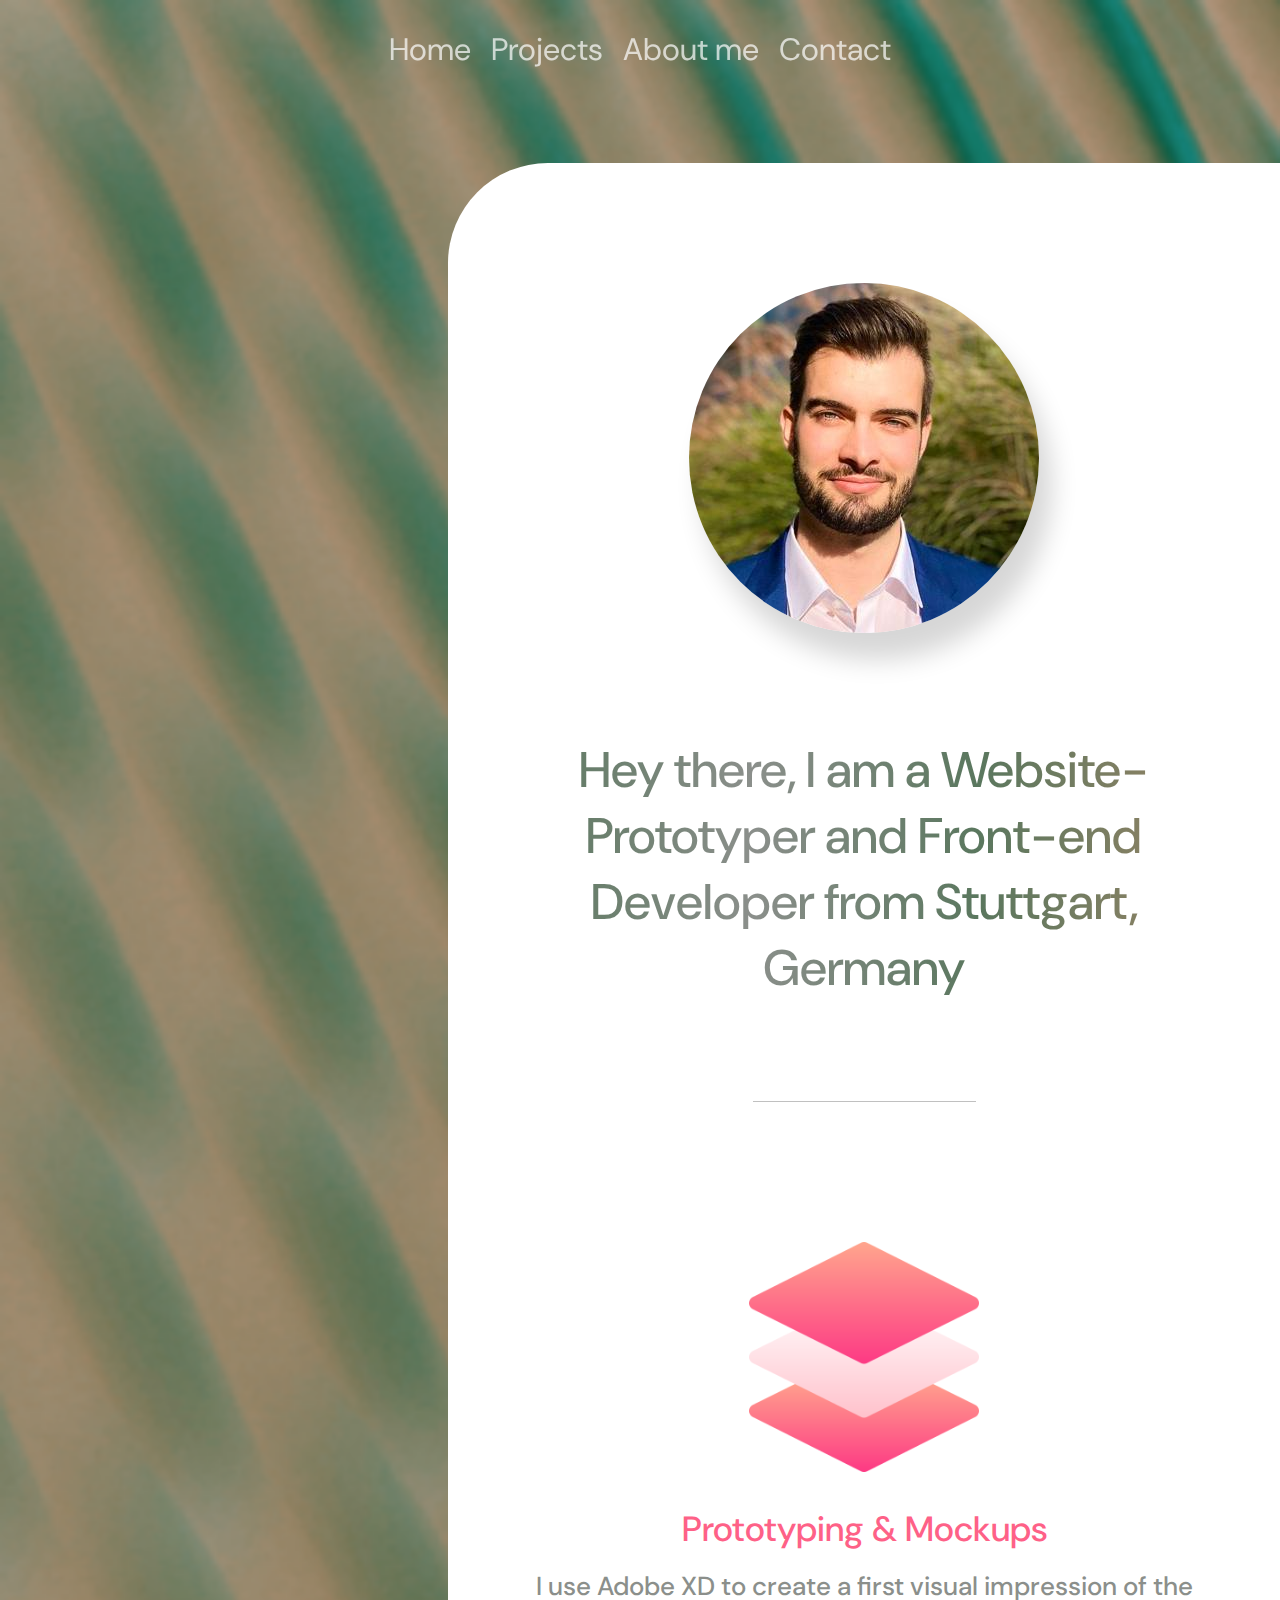
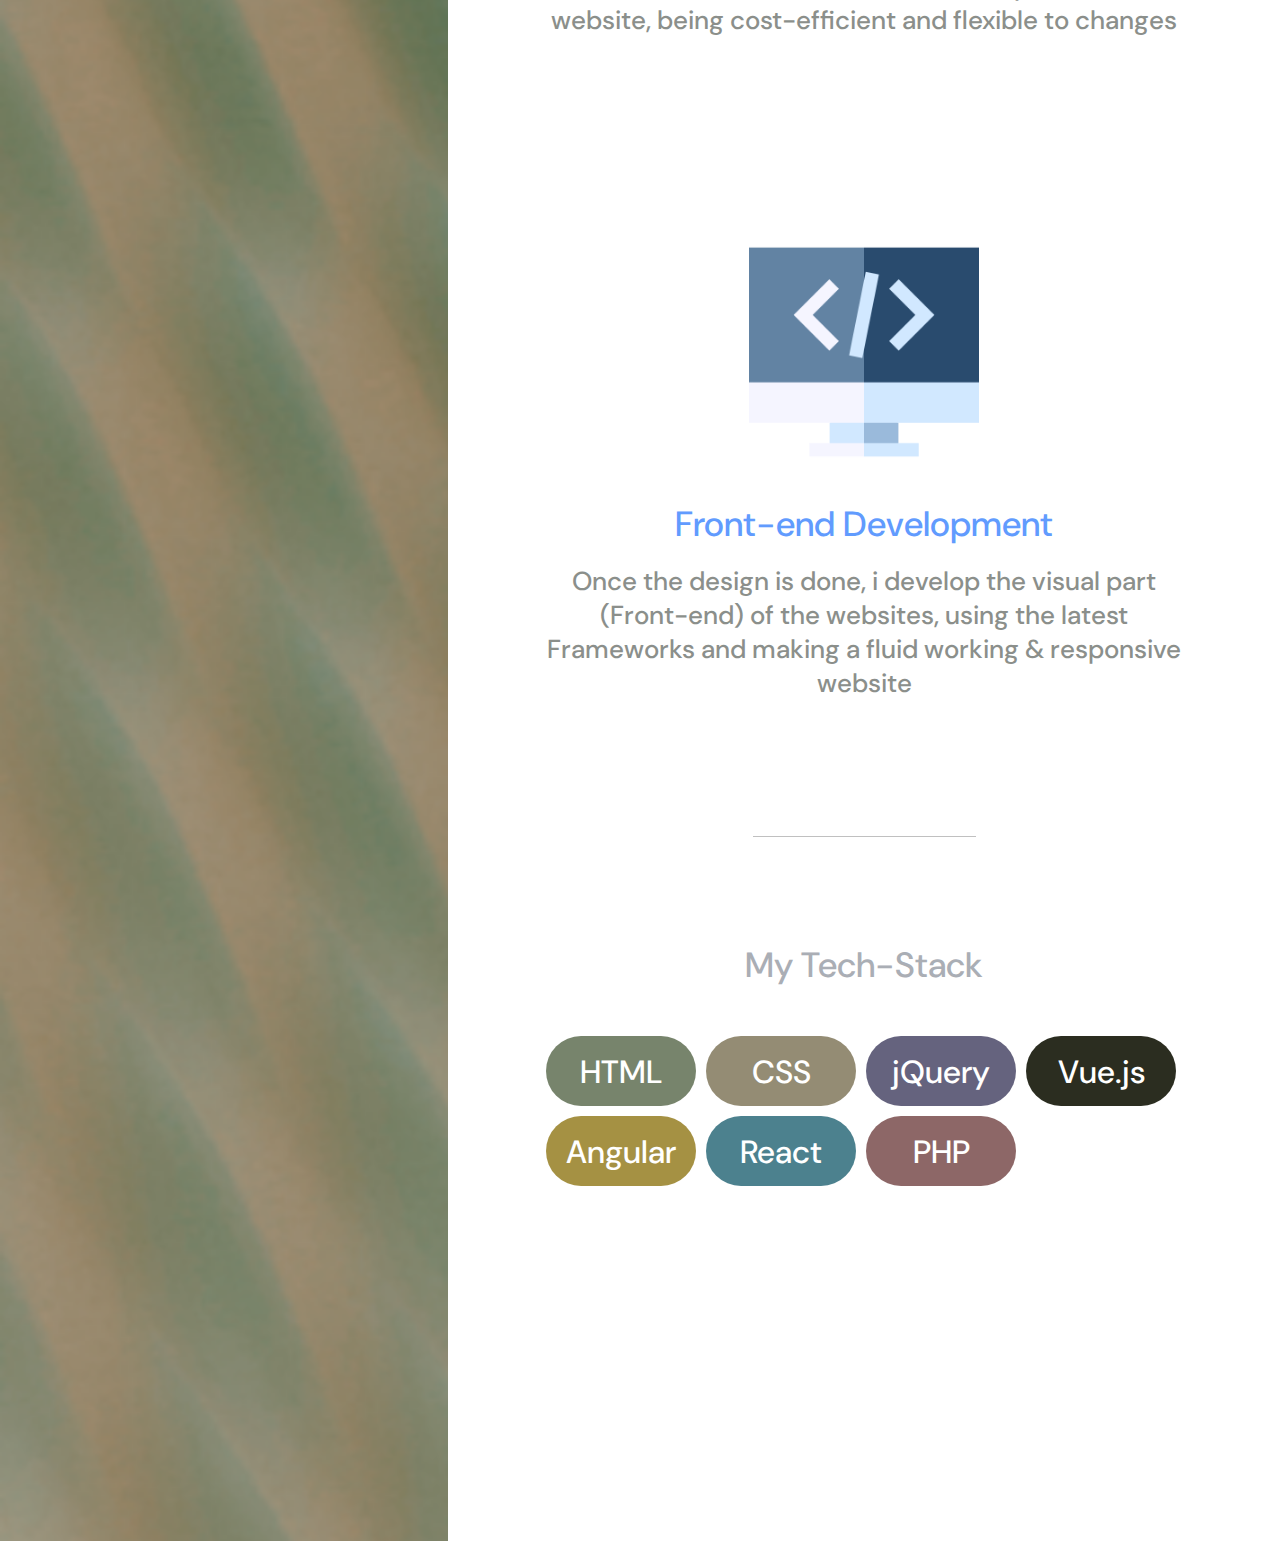
==== about-me.html @ cc8abae2 "Add files via upload" ====
<!DOCTYPE html>
<html>

<head>
    <title>PF | About Me</title>
<link rel="stylesheet" href="3.about-me/about-me.css" type="text/css">
<link href="https://fonts.googleapis.com/css2?family=Comfortaa:wght@500;600;700&family=Kaushan+Script&display=swap"
 rel="stylesheet">
 <link href="https://fonts.googleapis.com/css2?family=DM+Sans:wght@400;500&display=swap" rel="stylesheet">
 <meta name="viewport" content="width=device-width, initial-scale=1">
</head>

<body class="body">
    <header class="header">
        <nav>
            <button class="hamburger" id="hamburger">
                <i class="fas-fa-bars">
                    <img id="mobileicon" src="3.about-me/aboutme-attachments/plus-symbol-button.png" height="45px" > </i>
                </button>
                
                <ul class="nav-ul" id="nav-ul">
                <li class="nav-li"> <a class="nav-a" href="index.html">Home</a></li>
                <li class="nav-li"> <a class="nav-a" href="#">Projects</a></li>
                <li class="nav-li"> <a class="nav-a" href="about-me.html">About me</a></li>
                <li class="nav-li"> <a class="nav-a" href="contact.html">Contact</a></li>
    
                
            </ul>
            
        </nav>
    </header>

    <div class="main">

        <div class="profile">
            <img class="profile-img" src="3.about-me/aboutme-attachments/profilepic4.jpeg" alt="">
            <h2 class="profile-h2">Hey there, I am a Website-Prototyper
                and Front-end Developer from Stuttgart, Germany</h2>
        </div>

        <div class="separation-container">
            <div class="separation-line-1"></div>
        </div>

        <div class="services">
            
            <div class="servicebox">
                <img class="servicebox-img" src="3.about-me/aboutme-attachments/layers.png" alt="">
                <p class="servicebox-p1">Prototyping & Mockups</p>
                <p class="servicebox-p2">I use Adobe XD to create a first visual impression
                    of the website, being cost-efficient and flexible to changes</p>
            </div>

            <div class="servicebox">
                <img class="servicebox-img" src="3.about-me/aboutme-attachments/programming.png" alt="">
                <p class="servicebox-p1" style="color: #619BFE;">Front-end Development</p>
                <p class="servicebox-p2">Once the design is done, i develop the visual part (Front-end)
                    of the websites, using the latest Frameworks and making a fluid
                    working & responsive website</p>
            </div>

        </div>

        <div class="separation-container">
            <div class="separation-line-2"></div>
        </div>

        <div class="tech-stack">
            <p class="tech-stack-p">My Tech-Stack</p>
            <div class="stack-holder">
                    <div class="stackbox" style="background-color:#77846C ;"><p class="stack-p">HTML</p></div>
                    <div class="stackbox" style="background-color:#948C74 ;"><p class="stack-p">CSS</p></div>
                    <div class="stackbox" style="background-color: #65637E;"><p class="stack-p">jQuery</p></div>
                    <div class="stackbox" style="background-color: #2B2D20;"><p class="stack-p">Vue.js</p></div>
                    <div class="stackbox" style="background-color:#A59143 ;"><p class="stack-p">Angular</p></div>
                    <div class="stackbox" style="background-color:#4C818E ;"><p class="stack-p">React</p></div>
                    <div class="stackbox" style="background-color:#8D6767 ;"><p class="stack-p">PHP</p></div>
                   
            </div>

        </div>

    </div>
    

<!-- jQuery -->
<script src="https://code.jquery.com/jquery-3.4.1.min.js"></script>

<!-- About Js -->
<script src="3.about-me/about-me.js"></script>
</body>
</html>
---- 3.about-me/about-me.css ----
html{
    margin: 0;
    padding: 0;
}

.body{
  margin: 0;
  background-repeat: no-repeat;
  background-size: 400%;
  background-image: url('aboutme-attachments/sonja-punz-background\ \(blue-edition\).png');
    
}


/* Header */

.header{ 
  margin: 0px center;
  position: relative;
  padding: 0px 0px;
  padding-bottom: 10px;
  height: 50px;
  z-index: 10;
}


nav{
padding-top: 13px;
margin: 0px ;
text-align: center;
justify-content: space-between;
flex-wrap: wrap;
}

.nav-ul{
display: flex;
align-items: center;
justify-content: center;
padding: 0;
list-style-type: none;
}

.nav-li{
  display: inline-block;
}

.nav-a{
  color: white;
  font-size: 31px;
  font-weight: 400;
  text-decoration: none;
  font-family: 'DM Sans', sans-serif;
  padding: 10px 10px;
  padding-bottom: 9px;
  margin: 0px 0px;
  text-align: center;
  opacity: 0.7;

}

.nav-a:hover{
  opacity: 1;
    color: rgb(255, 255, 255);
    transition-duration: 0.5s;
    /* text-decoration-line: overline; */
    box-shadow: black 13px 26px 12px;
}

.hamburger{
background-color: transparent;
border: 0;
color:white;
cursor: pointer;
font-size: 20px;
display: none;
}

.hamburger:focus{
outline: none;
}


/* Main Section */

.main{
margin-top: 103px;
margin-left: 47%;
/* height: 1000px; */
border-radius: 100px 0px 0px 0px;
background-color: white;
visibility: visible;
}

.profile{
padding-top: 160px;
text-align: center;
}

.profile-img{
width: 400px;
height: 400px;
object-fit: none;
object-position: 50% 55%;

border-radius: 305px;
box-shadow:  13px 27px 26px rgba(0, 0, 0, 0.16);
}

.profile-h2{
margin: 0px 75px;
margin-top: 100px;
font-family: 'DM Sans', sans-serif;
font-weight: 500;
font-size: 50px;
background-image:linear-gradient(90deg,#5A775E,#8B8F8B,#5A775E,#948365);
-webkit-background-clip: text;
-webkit-text-fill-color: transparent; 
}

.separation-container{
  display: flex;
  align-items: center;
  justify-content: center;
}

.separation-line-1{
margin-top: 100px;
margin-bottom: 140px;
width: 223px;
height: 1px;

background-color: #818181;
opacity: 0.5;
}

.services{

}

.servicebox{
text-align: center;
margin-bottom: 237px;
}

.servicebox-img{
height: 262px;
width: 262px;

}

.servicebox-p1{
margin-top: 30px;
font-family: 'DM Sans', sans-serif;
font-weight: 500;
font-size: 35px;
color: #FE6187;
}

.servicebox-p2{
padding: 0 180px;
margin-top: -18px;
font-family: 'DM Sans', sans-serif;
font-weight: 500;
font-size: 26px;
color: #8B8F8B;
}

.separation-line-2{
  margin-top: -64px;
  margin-bottom: 70px;
  width: 223px;
  height: 1px;
  
  background-color: #818181;
  opacity: 0.5;
}

.tech-stack{
padding-bottom: 500px;
text-align: center;
}

.tech-stack-p{
margin-bottom: 43px;
font-family: 'DM Sans', sans-serif;
font-weight: 500;
font-size: 35px;
color: #AAAEB5;
}

.stack-holder{
  width: 65%;
  margin: 0px auto;
  /* add flexboxstyle */

  display: flex;
  flex-direction: row;
  justify-content:left;
  flex-wrap: wrap;
  flex-basis: 0 0 0 25%;
}

.stackbox{
  width: 150px;
  height: 70px;
  text-align: center;
  margin: 5px;
  border-radius: 50px;

}



.stack-p{
  margin: 15px 0px;
  padding: 0px 0px;
  font-family: 'DM Sans', sans-serif;
  font-weight: 500;
  font-size: 32px;
  color: white;
}


/* Responsive Settings */

/* Main-Container Settings */
@media screen and (max-width: 1535px) {
  .main{
    margin-top: 103px;
    margin-left: 40%;
    /* height: 1000px; */
    border-radius: 100px 0px 0px 0px;
    background-color: white;
    }
    
    .profile{
      padding-top: 120px;
    }

    .profile-img{
    width: 350px;
    height: 350px;
    }
    
    .profile-h2{
    font-size: 50px;
    }
    

    .separation-line-1{
    margin-top: 100px;
    margin-bottom: 140px;
    }
    
    .servicebox{
    margin-bottom: 200px;
    }
    
    .servicebox-img{
    height: 230px;
    width: 230px;
    }
    
    .servicebox-p1{
    margin-top: 30px;
    }
    
    .servicebox-p2{
    padding: 0 150px;
    margin-top: -18px;
    }
    
    .separation-line-2{
      margin-top: -64px;
      margin-bottom: 70px;
    }
    
    .tech-stack{
    padding-bottom: 350px;
    }
    
    .tech-stack-p{
    margin-bottom: 43px;
    }
    
    .stack-holder{
      width: 60%;
      margin: 0px auto;
      padding-left: 20px;
    }
}

@media screen and (max-width: 1340px) {
  .main{
    margin-top: 103px;
    margin-left: 35%;
    /* height: 1000px; */
    border-radius: 100px 0px 0px 0px;
    background-color: white;
    }
    
    .profile{
      padding-top: 120px;
    }

    .profile-img{
    width: 350px;
    height: 350px;
    }
    
    .profile-h2{
    font-size: 50px;
    }
    

    .separation-line-1{
    margin-top: 100px;
    margin-bottom: 140px;
    }
    
    .servicebox{
    margin-bottom: 200px;
    }
    
    .servicebox-img{
    height: 230px;
    width: 230px;
    }
    
    .servicebox-p1{
    margin-top: 30px;
    }
    
    .servicebox-p2{
    padding: 0 80px;
    margin-top: -18px;
    }
    
    .separation-line-2{
      margin-top: -64px;
      margin-bottom: 70px;
    }
    
    .tech-stack{
    padding-bottom: 350px;
    }
    
    .tech-stack-p{
    margin-bottom: 43px;
    }
    
    .stack-holder{
      width: 80%;
      margin: 0px auto;
      padding-left: 20px;
    }

}

@media screen and (max-width: 1236px) {
  html,body{
  background-size: 500%;  
  }
}

@media screen and (min-width:802px) and (max-width: 1012px) {
  
  html,body{
    background-size: 500%;
    background-repeat: repeat;
    }
  
  .main{
    margin-top: 103px;
    margin-left: 10%;
    /* height: 1000px; */
    border-radius: 100px 0px 0px 0px;
    background-color: white;
    }
    
    
    .stack-holder{
      width: 80%;
      margin: 0px auto;
      padding-left: 20px;
    }
}

/* Mobile Settings */
@media screen and (min-width: 400px) and (max-width: 802px) {
  .main{
    margin-top: 50px;
    margin-left: 0%;

    border-radius: 100px 0px 0px 0px;
    background-color: white;
    }
    
    .profile{
      padding-top: 80px;
    }

    .profile-img{
    width: 320px;
    height: 320px;
    object-position: 50% 50%;
    }
    
    .profile-h2{
    font-size: 40px;
    }
    

    .separation-line-1{
    margin-top: 100px;
    margin-bottom: 140px;
    }
    
    .servicebox{
    margin-bottom: 200px;
    }
    
    .servicebox-img{
    height: 230px;
    width: 230px;
    }
    
    .servicebox-p1{
    margin-top: 30px;
    }
    
    .servicebox-p2{
    padding: 0 80px;
    margin-top: -18px;
    }
    
    .separation-line-2{
      margin-top: -64px;
      margin-bottom: 70px;
    }
    
    .tech-stack{
    padding-bottom: 200px;
    }
    
    .tech-stack-p{
    margin-bottom: 43px;
    }
    
    .stack-holder{
      width: 70%;
      margin: 0px auto;
    }

  

}

@media screen and (max-width: 460px) {
  
  .profile-h2{
    font-size: 35px;
    padding: 0;
    margin: 0px 10px;
    margin-top: 40px;
    }

    .separation-line-1{
      margin-top: 60px;
      margin-bottom: 90px;
      }

      .servicebox{
        margin-bottom: 150px;
        }

  .servicebox-p2{
    padding: 0 20px;
    margin-top: -18px;
    }
  
  .stack-holder{
    width: 80%;
  }
}


/* Responsive Settings */

@media screen and (max-width: 650px) {

  .body.show{
    background-repeat: no-repeat;
    /* background-size: 100%; */
    background-image: url('aboutme-attachments/sonja-punz-background\ \(blue-edition\).png');
  
    background-blend-mode: color-dodge;
    background-color: rgba(13, 20, 15, 0.795);
    height: 930px;
  }
  
  .main.show{
      visibility: hidden;    
  }
  
  .nav-ul{
  display: none;
  width: 100%;
  flex-direction: column;
  }
  
  .nav-ul.show{
  display: flex;
  /* Position */
  padding-bottom: 200px ;
  padding-top: 50px;
  justify-content: space-between;
  text-align: center;
  }
  
  .nav-li{
    margin: 4px;
  }
  
  .nav-a.show{ 
      font-size: 35px;
      padding: 10px 20px;
      margin: 13px 0;
      text-align: center;
      opacity: 0.6;
  }
  
  .nav-a:hover{
      opacity: 1;
      border-bottom: none;
      box-shadow: none;
  }
  
  #mobileicon{
      opacity: 0.7;
      transition: .3s all; 
  
      -webkit-transform: rotate(0deg);
      -moz-transform: rotate(0deg);
      -o-transform: rotate(0deg);
      -ms-transform: rotate(0deg);
      transform: rotate(0deg);
  }
  
  #mobileicon:hover{
  opacity: 1;
  transition-duration: 0.5s;
  }
  
  #mobileicon.show{
      transition: .3s all; 
  
      -webkit-transform: rotate(135deg);
      -moz-transform: rotate(135deg);
      -o-transform: rotate(135deg);
      -ms-transform: rotate(135deg);
      transform: rotate(135deg);
  
  }
  
  .hamburger{
    display: block;
    }    
  }


/* Scrollbar */

/* width */
::-webkit-scrollbar {
  width: 10px;
}

/* Track */
::-webkit-scrollbar-track {
  box-shadow: inset 0 0 5px rgb(255, 255, 255); 
  border-radius: 100px;
}
 
/* Handle */
::-webkit-scrollbar-thumb {
  background: rgba(179, 176, 176, 0.87); 
  border-radius: 10px;
}
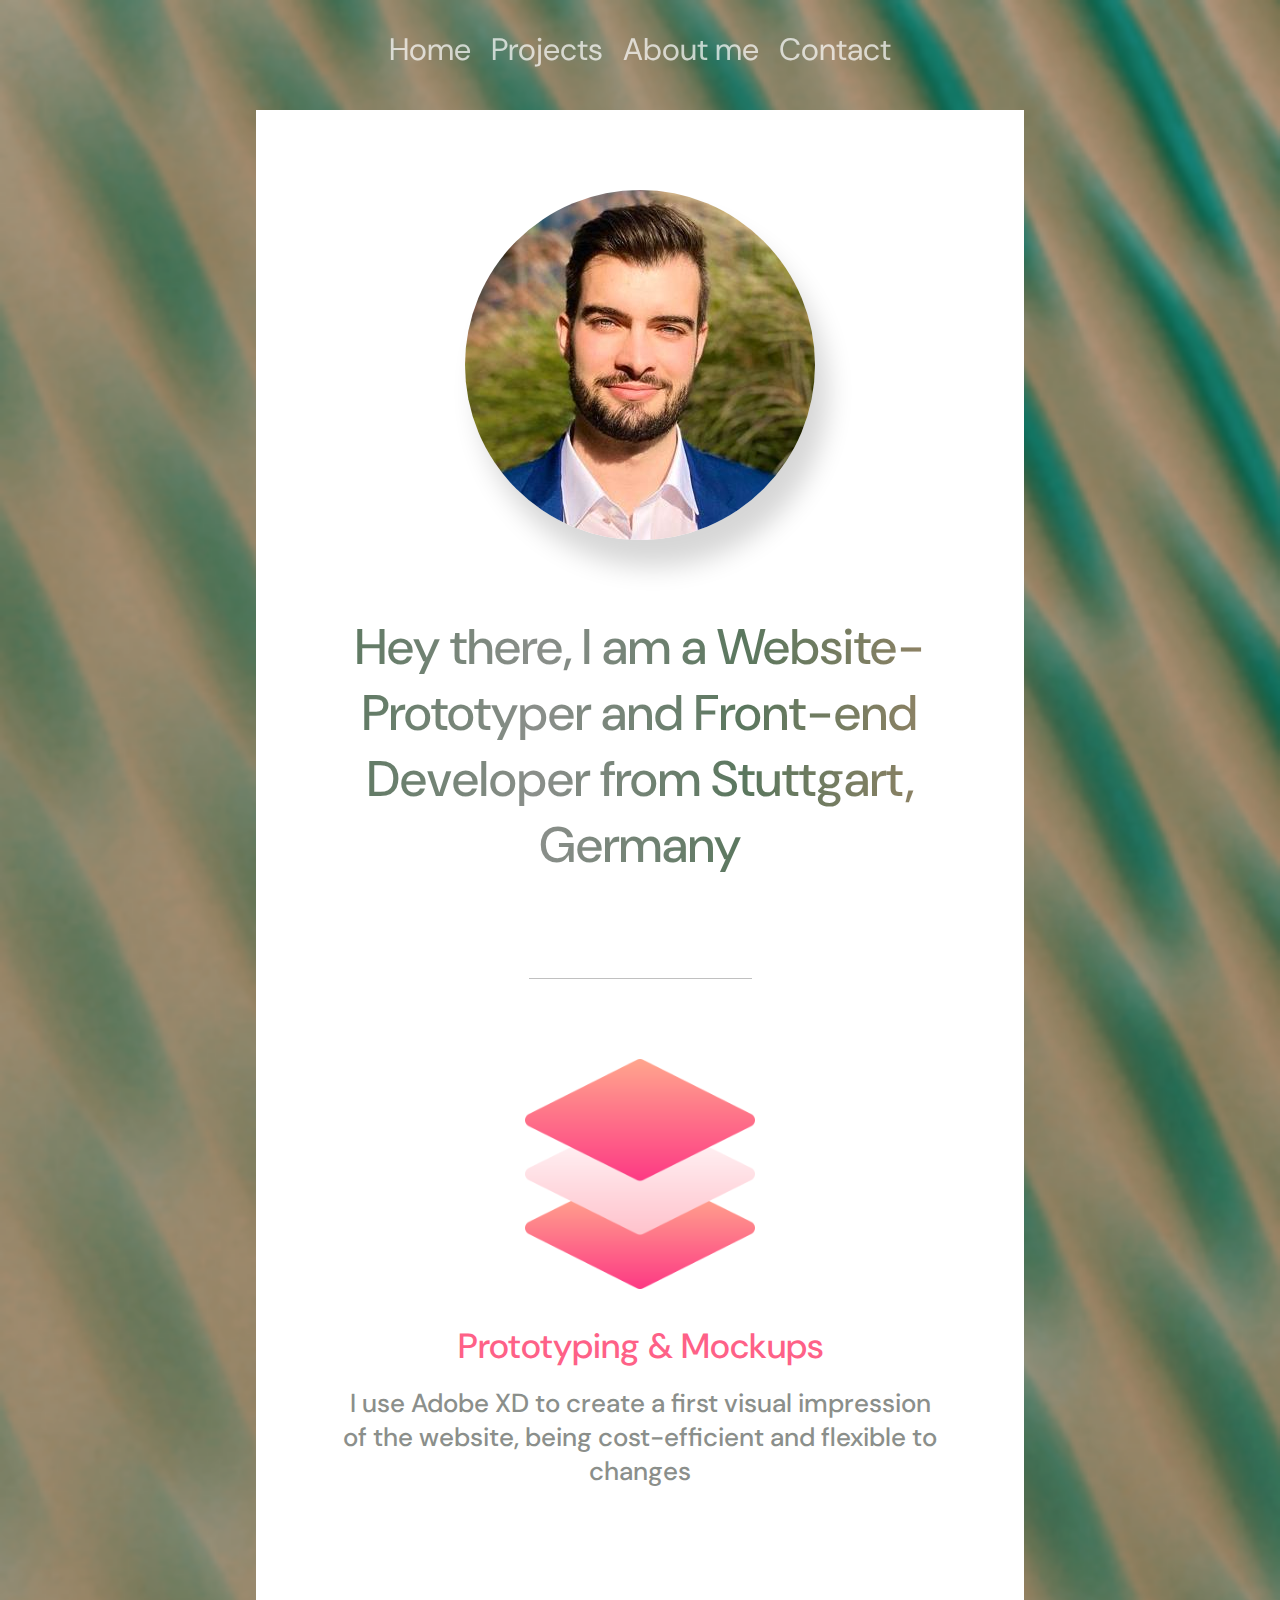
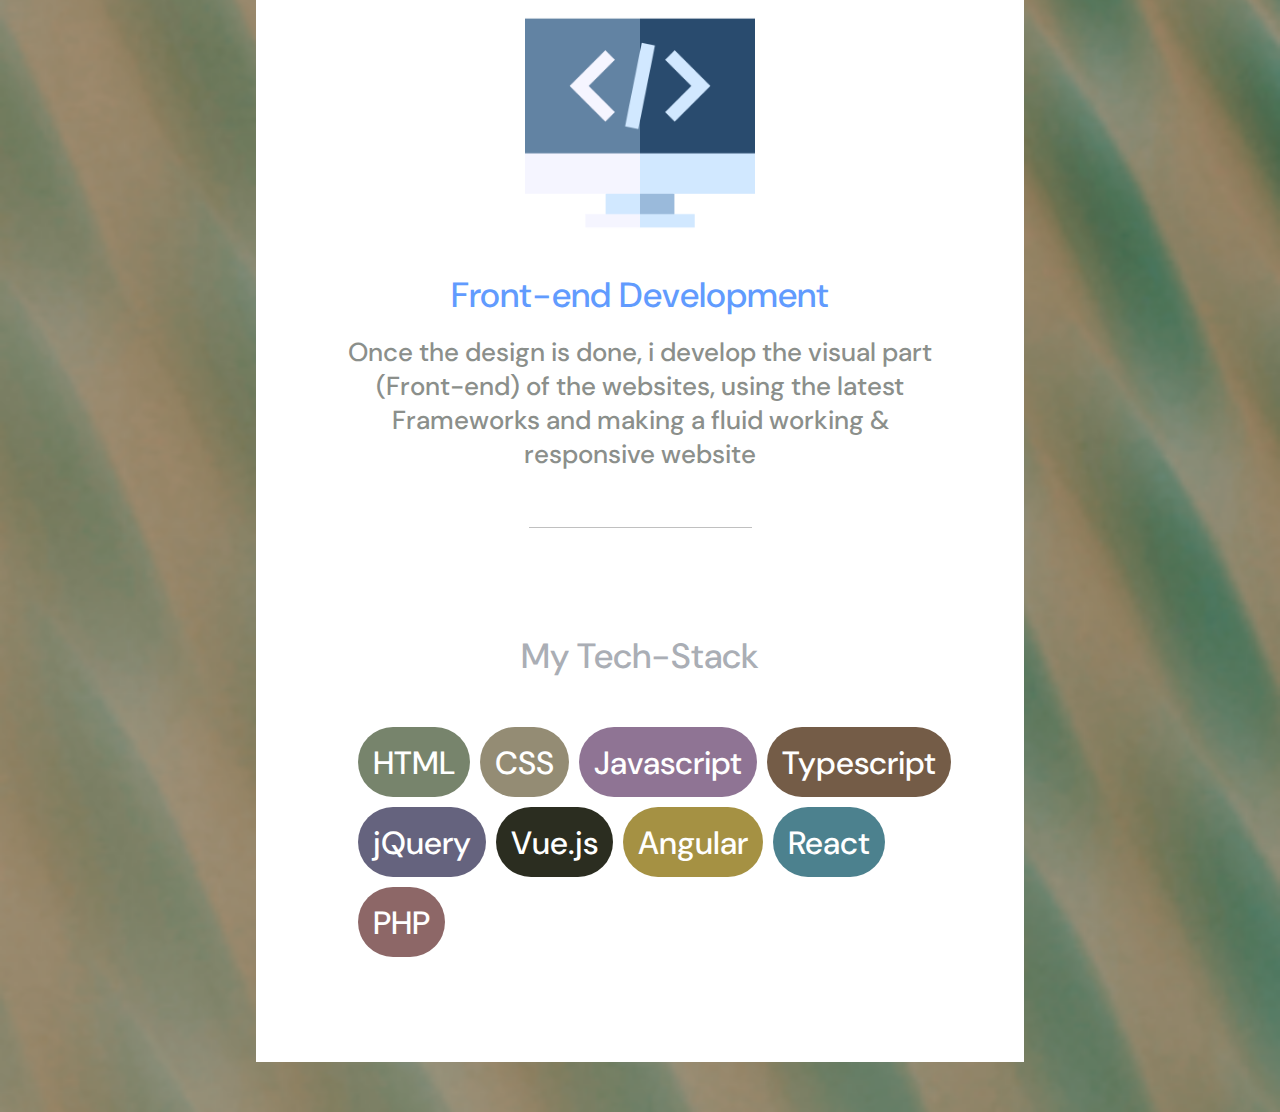
==== commit b52f8352: "Add files via upload" ====
--- a/about-me.html
+++ b/about-me.html
@@ -20,7 +20,7 @@
                 
                 <ul class="nav-ul" id="nav-ul">
                 <li class="nav-li"> <a class="nav-a" href="index.html">Home</a></li>
-                <li class="nav-li"> <a class="nav-a" href="#">Projects</a></li>
+                <li class="nav-li"> <a class="nav-a" href="/2.projects/projects.html">Projects</a></li>
                 <li class="nav-li"> <a class="nav-a" href="about-me.html">About me</a></li>
                 <li class="nav-li"> <a class="nav-a" href="contact.html">Contact</a></li>
     
@@ -70,6 +70,8 @@
             <div class="stack-holder">
                     <div class="stackbox" style="background-color:#77846C ;"><p class="stack-p">HTML</p></div>
                     <div class="stackbox" style="background-color:#948C74 ;"><p class="stack-p">CSS</p></div>
+                    <div class="stackbox" style="background-color:#8f7494 ;"><p class="stack-p">Javascript</p></div>
+                    <div class="stackbox" style="background-color:#745c47 ;"><p class="stack-p">Typescript</p></div>
                     <div class="stackbox" style="background-color: #65637E;"><p class="stack-p">jQuery</p></div>
                     <div class="stackbox" style="background-color: #2B2D20;"><p class="stack-p">Vue.js</p></div>
                     <div class="stackbox" style="background-color:#A59143 ;"><p class="stack-p">Angular</p></div>
--- a/3.about-me/about-me.css
+++ b/3.about-me/about-me.css
@@ -83,16 +83,25 @@
 /* Main Section */
 
 .main{
-margin-top: 103px;
-margin-left: 47%;
-/* height: 1000px; */
-border-radius: 100px 0px 0px 0px;
+margin: 50px 25%;
 background-color: white;
 visibility: visible;
+
+-webkit-animation: fadein 1.5s; /* Safari, Chrome and Opera > 12.1 */
+-moz-animation: fadein 1.5s; /* Firefox < 16 */
+ -ms-animation: fadein 1.5s; /* Internet Explorer */
+  -o-animation: fadein 1.5s; /* Opera < 12.1 */
+     animation: fadein 1.5s;
+ 
+}
+
+@keyframes fadein {
+from { opacity: 0; }
+to   { opacity: 1; }
 }
 
 .profile{
-padding-top: 160px;
+padding-top: 80px;
 text-align: center;
 }
 
@@ -108,7 +117,7 @@
 
 .profile-h2{
 margin: 0px 75px;
-margin-top: 100px;
+margin-top: 70px;
 font-family: 'DM Sans', sans-serif;
 font-weight: 500;
 font-size: 50px;
@@ -124,8 +133,8 @@
 }
 
 .separation-line-1{
-margin-top: 100px;
-margin-bottom: 140px;
+margin-top: 50px;
+margin-bottom: 100px;
 width: 223px;
 height: 1px;
 
@@ -139,7 +148,7 @@
 
 .servicebox{
 text-align: center;
-margin-bottom: 237px;
+margin-bottom: 120px;
 }
 
 .servicebox-img{
@@ -167,7 +176,7 @@
 
 .separation-line-2{
   margin-top: -64px;
-  margin-bottom: 70px;
+      margin-bottom: 70px;
   width: 223px;
   height: 1px;
   
@@ -176,7 +185,7 @@
 }
 
 .tech-stack{
-padding-bottom: 500px;
+padding-bottom: 80px;
 text-align: center;
 }
 
@@ -189,8 +198,8 @@
 }
 
 .stack-holder{
-  width: 65%;
-  margin: 0px auto;
+  width: 70%;
+  margin: 0px 15%;
   /* add flexboxstyle */
 
   display: flex;
@@ -201,7 +210,8 @@
 }
 
 .stackbox{
-  width: 150px;
+  width: auto;
+  padding: 0 15px;
   height: 70px;
   text-align: center;
   margin: 5px;
@@ -226,15 +236,12 @@
 /* Main-Container Settings */
 @media screen and (max-width: 1535px) {
   .main{
-    margin-top: 103px;
-    margin-left: 40%;
-    /* height: 1000px; */
-    border-radius: 100px 0px 0px 0px;
+    margin: 50px 20%;
     background-color: white;
     }
     
     .profile{
-      padding-top: 120px;
+      padding-top: 80px;
     }
 
     .profile-img{
@@ -249,11 +256,11 @@
 
     .separation-line-1{
     margin-top: 100px;
-    margin-bottom: 140px;
+    margin-bottom: 80px;
     }
     
     .servicebox{
-    margin-bottom: 200px;
+    margin-bottom: 100px;
     }
     
     .servicebox-img{
@@ -276,7 +283,7 @@
     }
     
     .tech-stack{
-    padding-bottom: 350px;
+    padding-bottom: 80px;
     }
     
     .tech-stack-p{
@@ -284,23 +291,21 @@
     }
     
     .stack-holder{
-      width: 60%;
-      margin: 0px auto;
+      width: 70%;
+      margin: 0px 15%;
       padding-left: 20px;
     }
 }
 
-@media screen and (max-width: 1340px) {
+@media screen  and (min-width:1088px) and (max-width: 1340px) {
+  
   .main{
-    margin-top: 103px;
-    margin-left: 35%;
-    /* height: 1000px; */
-    border-radius: 100px 0px 0px 0px;
+    margin-top: 50px 15%;
     background-color: white;
     }
     
     .profile{
-      padding-top: 120px;
+      padding-top: 80px;
     }
 
     .profile-img{
@@ -315,11 +320,11 @@
 
     .separation-line-1{
     margin-top: 100px;
-    margin-bottom: 140px;
+    margin-bottom: 80px;
     }
     
     .servicebox{
-    margin-bottom: 200px;
+    margin-bottom: 120px;
     }
     
     .servicebox-img{
@@ -342,7 +347,7 @@
     }
     
     .tech-stack{
-    padding-bottom: 350px;
+    padding-bottom: 100px;
     }
     
     .tech-stack-p{
@@ -351,48 +356,38 @@
     
     .stack-holder{
       width: 80%;
-      margin: 0px auto;
+      margin: 0px 10%;
       padding-left: 20px;
     }
 
 }
 
-@media screen and (max-width: 1236px) {
-  html,body{
-  background-size: 500%;  
-  }
-}
-
-@media screen and (min-width:802px) and (max-width: 1012px) {
-  
-  html,body{
+
+
+@media screen and (min-width:803px) and (max-width: 1087px) {
+  
+  .body{
     background-size: 500%;
     background-repeat: repeat;
     }
   
   .main{
-    margin-top: 103px;
-    margin-left: 10%;
-    /* height: 1000px; */
-    border-radius: 100px 0px 0px 0px;
+    margin: 50px 15%;
     background-color: white;
     }
     
     
     .stack-holder{
       width: 80%;
-      margin: 0px auto;
+      margin: 0px 15%;
       padding-left: 20px;
     }
 }
 
 /* Mobile Settings */
-@media screen and (min-width: 400px) and (max-width: 802px) {
+@media screen and (min-width: 360px) and (max-width: 802px) {
   .main{
-    margin-top: 50px;
-    margin-left: 0%;
-
-    border-radius: 100px 0px 0px 0px;
+    margin: 50px 0%; 
     background-color: white;
     }
     
@@ -412,12 +407,12 @@
     
 
     .separation-line-1{
-    margin-top: 100px;
-    margin-bottom: 140px;
+    margin-top: 50px;
+    margin-bottom: 80px;
     }
     
     .servicebox{
-    margin-bottom: 200px;
+    margin-bottom: 100px;
     }
     
     .servicebox-img{
@@ -440,7 +435,7 @@
     }
     
     .tech-stack{
-    padding-bottom: 200px;
+    padding-bottom: 80px;
     }
     
     .tech-stack-p{
@@ -449,40 +444,18 @@
     
     .stack-holder{
       width: 70%;
-      margin: 0px auto;
-    }
-
-  
-
-}
-
-@media screen and (max-width: 460px) {
-  
-  .profile-h2{
-    font-size: 35px;
-    padding: 0;
-    margin: 0px 10px;
-    margin-top: 40px;
-    }
-
-    .separation-line-1{
-      margin-top: 60px;
-      margin-bottom: 90px;
-      }
-
-      .servicebox{
-        margin-bottom: 150px;
-        }
-
-  .servicebox-p2{
-    padding: 0 20px;
-    margin-top: -18px;
-    }
-  
-  .stack-holder{
-    width: 80%;
-  }
-}
+      margin: 0px 15%;
+    }
+}
+
+
+/* Too Small to show */
+@media screen and (max-width: 359px) {
+  html{
+    display: none;
+  }
+}
+
 
 
 /* Responsive Settings */
@@ -513,19 +486,19 @@
   display: flex;
   /* Position */
   padding-bottom: 200px ;
-  padding-top: 50px;
+  padding-top: 80px;
   justify-content: space-between;
   text-align: center;
   }
   
   .nav-li{
-    margin: 4px;
+    margin: 6px;
   }
   
   .nav-a.show{ 
-      font-size: 35px;
+      font-size: 38px;
       padding: 10px 20px;
-      margin: 13px 0;
+      margin: 13px 0px;
       text-align: center;
       opacity: 0.6;
   }
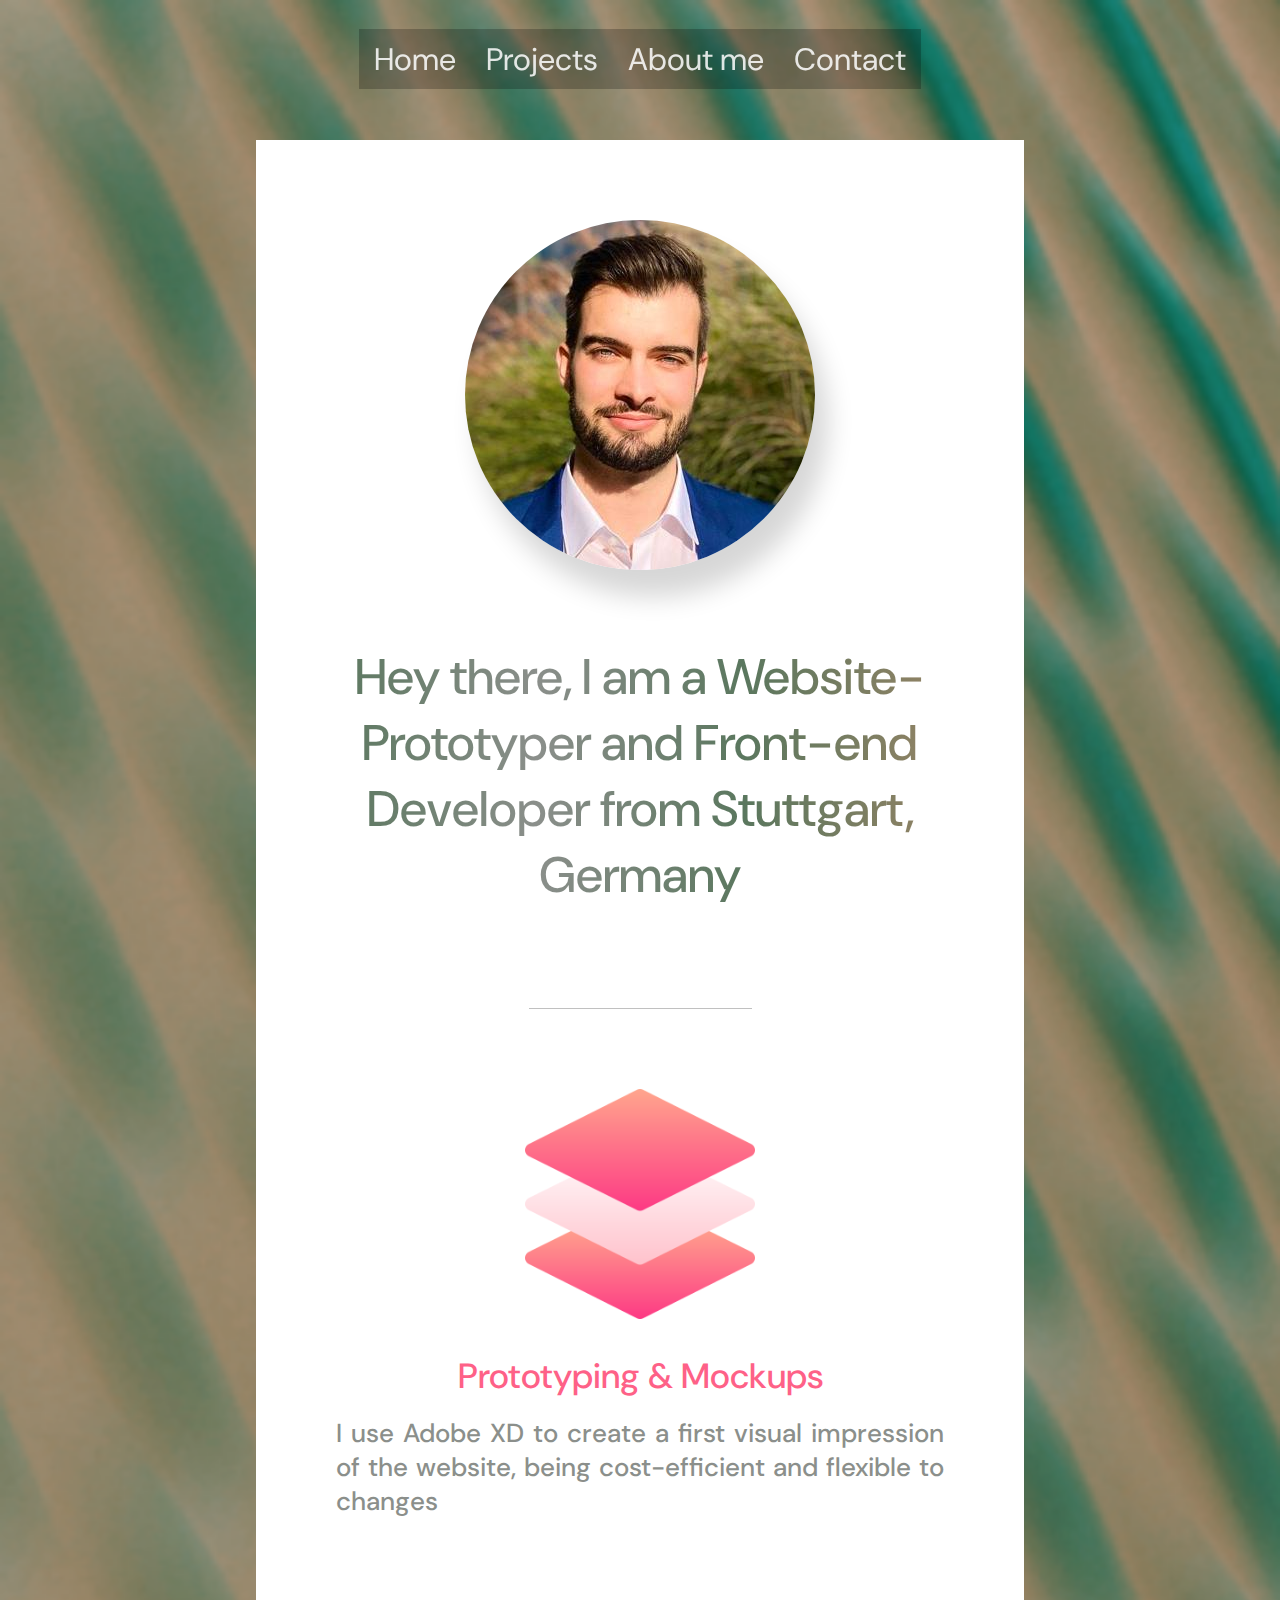
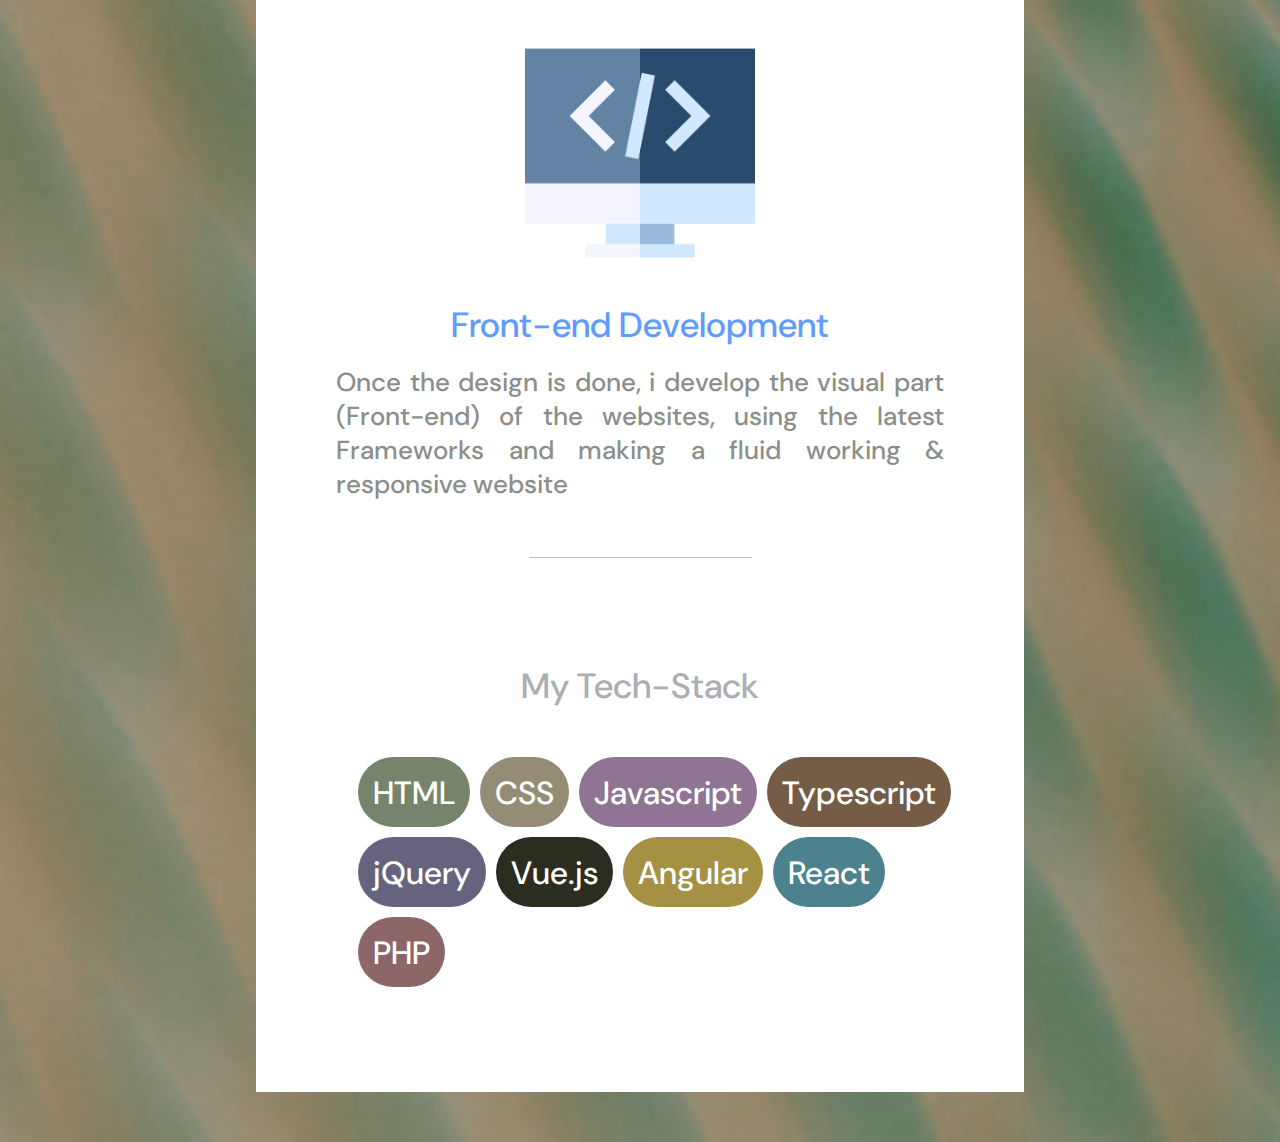
==== commit ad249463: "Add files via upload" ====
--- a/about-me.html
+++ b/about-me.html
@@ -15,7 +15,7 @@
         <nav>
             <button class="hamburger" id="hamburger">
                 <i class="fas-fa-bars">
-                    <img id="mobileicon" src="3.about-me/aboutme-attachments/plus-symbol-button.png" height="45px" > </i>
+                    <img id="mobileicon" src="3.about-me/aboutme-attachments/plus-symbol-button-background.png" height="45px" > </i>
                 </button>
                 
                 <ul class="nav-ul" id="nav-ul">
--- a/3.about-me/about-me.css
+++ b/3.about-me/about-me.css
@@ -8,21 +8,20 @@
   background-repeat: no-repeat;
   background-size: 400%;
   background-image: url('aboutme-attachments/sonja-punz-background\ \(blue-edition\).png');
-    
+  overflow: overlay;
 }
 
 
 /* Header */
 
-.header{ 
+header{ 
   margin: 0px center;
   position: relative;
   padding: 0px 0px;
   padding-bottom: 10px;
-  height: 50px;
-  z-index: 10;
-}
-
+  height: 80px;
+  z-index: 1;
+}
 
 nav{
 padding-top: 13px;
@@ -30,6 +29,9 @@
 text-align: center;
 justify-content: space-between;
 flex-wrap: wrap;
+
+-webkit-animation: fadein 1.5s; /* Safari, Chrome and Opera > 12.1 */
+animation: fadein 1.5s; 
 }
 
 .nav-ul{
@@ -41,30 +43,33 @@
 }
 
 .nav-li{
-  display: inline-block;
-}
-
-.nav-a{
-  color: white;
-  font-size: 31px;
-  font-weight: 400;
-  text-decoration: none;
-  font-family: 'DM Sans', sans-serif;
-  padding: 10px 10px;
-  padding-bottom: 9px;
-  margin: 0px 0px;
-  text-align: center;
-  opacity: 0.7;
-
-}
-
-.nav-a:hover{
-  opacity: 1;
+    display: inline-block;
+    background-color: rgba(0, 0, 0, 0.226);
+    padding: 10px 0px;
+    padding-bottom: 9px;
+  }
+  
+  .nav-a{
+    color: white;
+    font-size: 31px;
+    font-weight: 400;
+    text-decoration: none;
+    font-family: 'DM Sans', sans-serif;
+    padding: 10px 15px;
+    padding-bottom: 9px;
+    margin: 0px 0px;
+    text-align: center;
+    opacity: 0.85;
+  }
+  
+  .nav-a:hover{
+    opacity: 1;
     color: rgb(255, 255, 255);
-    transition-duration: 0.5s;
+    transition-duration: 0.1s;
     /* text-decoration-line: overline; */
-    box-shadow: black 13px 26px 12px;
-}
+    background-color: rgb(51, 46, 46);  
+  }
+
 
 .hamburger{
 background-color: transparent;
@@ -159,6 +164,8 @@
 
 .servicebox-p1{
 margin-top: 30px;
+
+
 font-family: 'DM Sans', sans-serif;
 font-weight: 500;
 font-size: 35px;
@@ -172,6 +179,9 @@
 font-weight: 500;
 font-size: 26px;
 color: #8B8F8B;
+
+hyphens: auto; 
+text-align: justify;
 }
 
 .separation-line-2{
@@ -392,7 +402,7 @@
     }
     
     .profile{
-      padding-top: 80px;
+      padding-top: 15px;
     }
 
     .profile-img{
@@ -462,16 +472,26 @@
 
 @media screen and (max-width: 650px) {
 
+  .body{
+    background: none;
+  }
+
   .body.show{
     background-repeat: no-repeat;
-    /* background-size: 100%; */
+    background-size: 400%;
     background-image: url('aboutme-attachments/sonja-punz-background\ \(blue-edition\).png');
   
     background-blend-mode: color-dodge;
     background-color: rgba(13, 20, 15, 0.795);
-    height: 930px;
-  }
-  
+    height: 800px;
+  }
+  
+  .header{ 
+    top: 0;
+    width: 100%;
+    position: fixed;
+  }
+
   .main.show{
       visibility: hidden;    
   }
@@ -483,34 +503,39 @@
   }
   
   .nav-ul.show{
-  display: flex;
-  /* Position */
-  padding-bottom: 200px ;
-  padding-top: 80px;
-  justify-content: space-between;
-  text-align: center;
-  }
+    display: flex;
+    /* Position */
+    padding-bottom: 200px ;
+    padding-top: 50px;
+    justify-content: space-between;
+    text-align: center;
+    width: 100%;
+    }
   
   .nav-li{
-    margin: 6px;
+    margin: 4px;
+    background-color: initial;
   }
   
   .nav-a.show{ 
-      font-size: 38px;
+      font-size: 45px;
       padding: 10px 20px;
-      margin: 13px 0px;
+      margin: 13px 0;
       text-align: center;
-      opacity: 0.6;
+      opacity: 0.8;
+      background-color: none;
+      
   }
   
   .nav-a:hover{
       opacity: 1;
       border-bottom: none;
       box-shadow: none;
+      background-color: initial;
   }
   
   #mobileicon{
-      opacity: 0.7;
+      opacity: 1;
       transition: .3s all; 
   
       -webkit-transform: rotate(0deg);
@@ -520,10 +545,6 @@
       transform: rotate(0deg);
   }
   
-  #mobileicon:hover{
-  opacity: 1;
-  transition-duration: 0.5s;
-  }
   
   #mobileicon.show{
       transition: .3s all; 
@@ -546,17 +567,18 @@
 
 /* width */
 ::-webkit-scrollbar {
-  width: 10px;
+  width: 14px;
+  background: white;
 }
 
 /* Track */
 ::-webkit-scrollbar-track {
-  box-shadow: inset 0 0 5px rgb(255, 255, 255); 
-  border-radius: 100px;
+  box-shadow: inset 0 0 5px rgb(255, 255, 255);
+  border-radius: 0px;
 }
  
 /* Handle */
 ::-webkit-scrollbar-thumb {
-  background: rgba(179, 176, 176, 0.87); 
-  border-radius: 10px;
-}
+  background: linear-gradient(grey, rgb(120, 133, 101));
+  border-radius: 0px;
+}
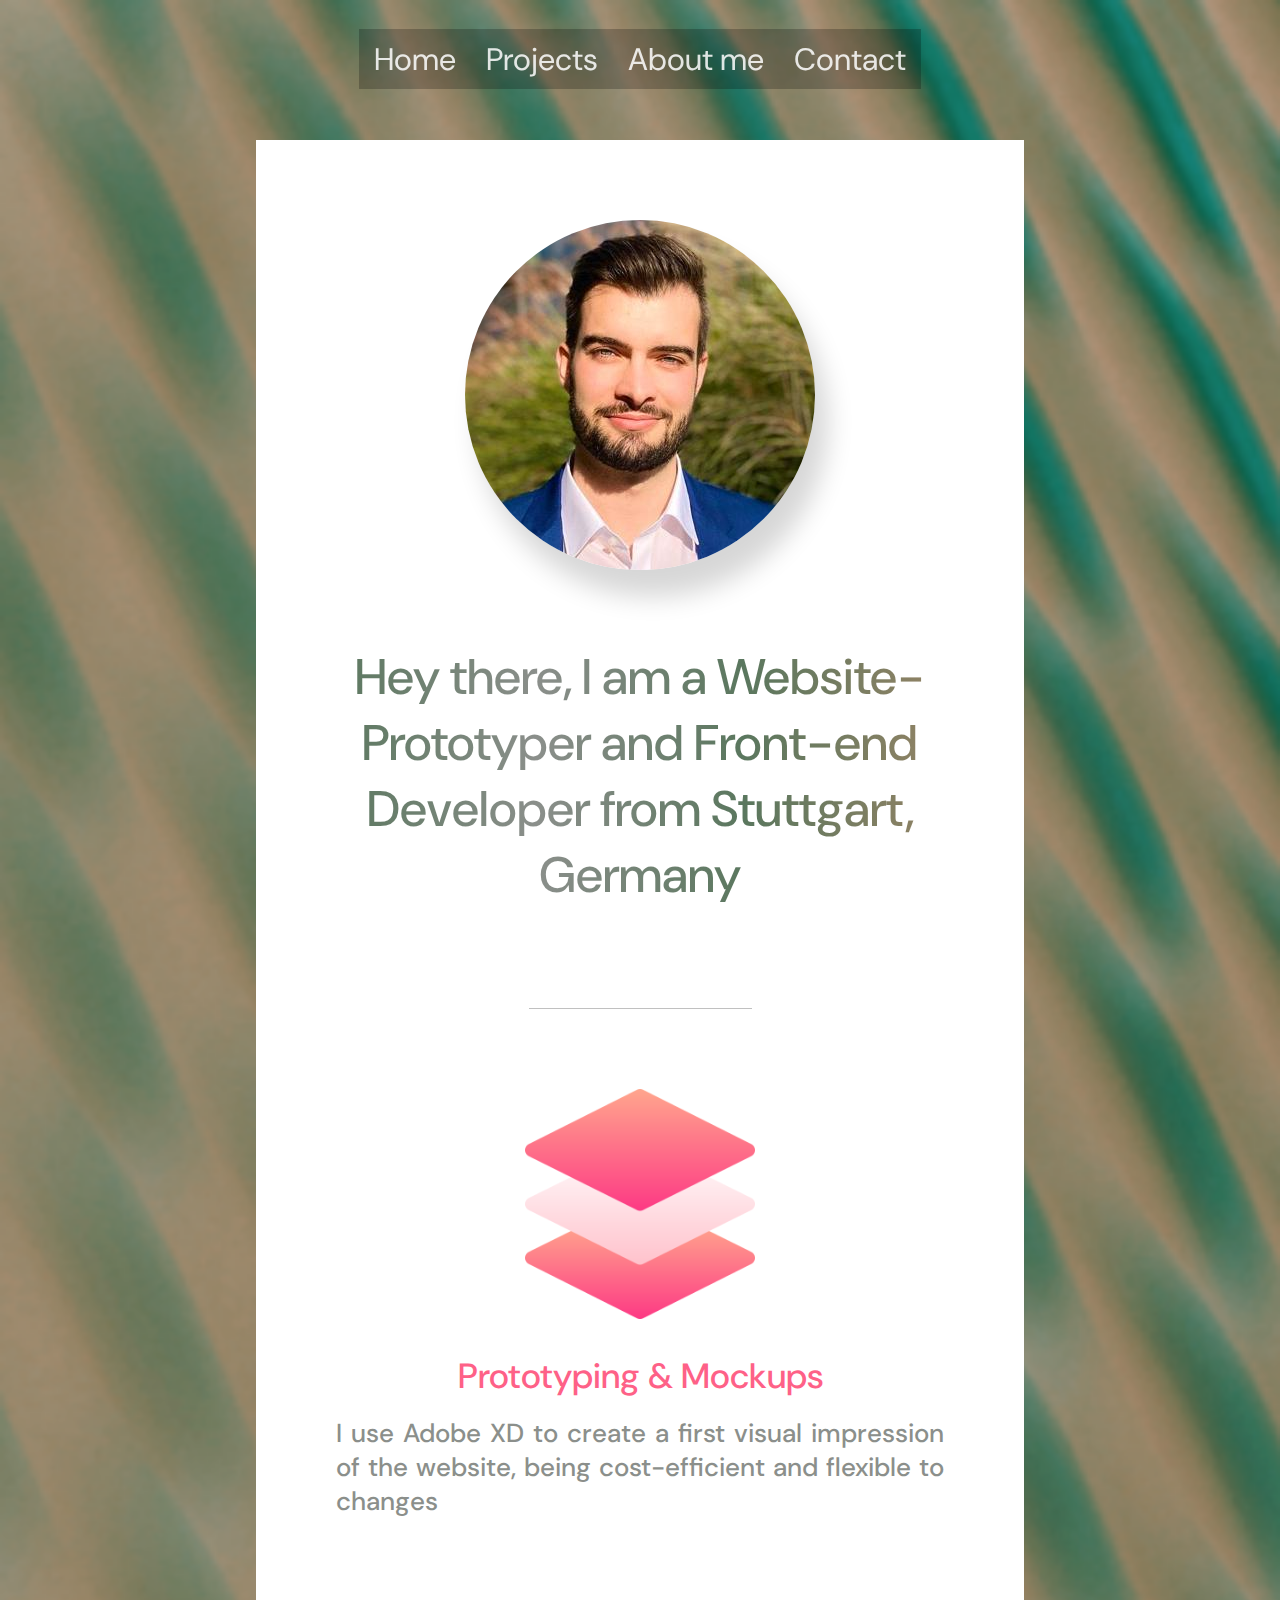
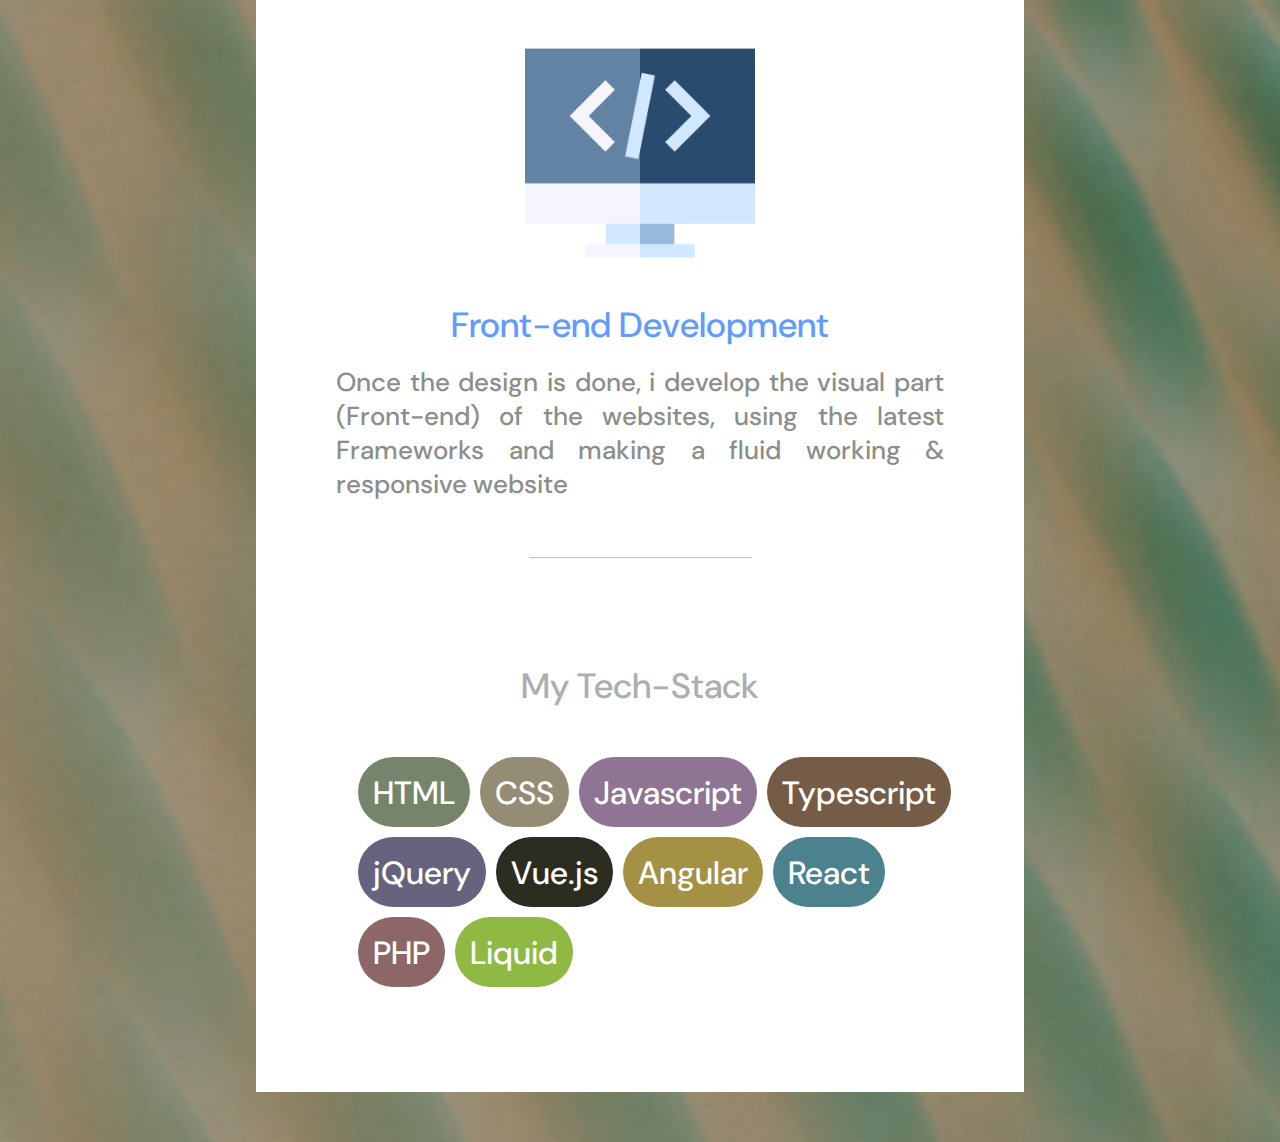
==== commit f4bd9ffa: "Update about-me.html" ====
--- a/about-me.html
+++ b/about-me.html
@@ -20,7 +20,7 @@
                 
                 <ul class="nav-ul" id="nav-ul">
                 <li class="nav-li"> <a class="nav-a" href="index.html">Home</a></li>
-                <li class="nav-li"> <a class="nav-a" href="/2.projects/projects.html">Projects</a></li>
+                <li class="nav-li"> <a class="nav-a" href="https://calipso28.github.io/pf-projects/#/">Projects</a></li>
                 <li class="nav-li"> <a class="nav-a" href="about-me.html">About me</a></li>
                 <li class="nav-li"> <a class="nav-a" href="contact.html">Contact</a></li>
     
@@ -77,6 +77,7 @@
                     <div class="stackbox" style="background-color:#A59143 ;"><p class="stack-p">Angular</p></div>
                     <div class="stackbox" style="background-color:#4C818E ;"><p class="stack-p">React</p></div>
                     <div class="stackbox" style="background-color:#8D6767 ;"><p class="stack-p">PHP</p></div>
+                     <div class="stackbox" style="background-color:#90B944 ;"><p class="stack-p">Liquid</p></div>
                    
             </div>
 
@@ -91,4 +92,4 @@
 <!-- About Js -->
 <script src="3.about-me/about-me.js"></script>
 </body>
-</html>+</html>
--- a/3.about-me/about-me.css
+++ b/3.about-me/about-me.css
@@ -413,6 +413,8 @@
     
     .profile-h2{
     font-size: 40px;
+    margin: auto 0px;
+    margin-top: 10px;
     }
     
 
@@ -435,7 +437,7 @@
     }
     
     .servicebox-p2{
-    padding: 0 80px;
+    padding: 0 10px;
     margin-top: -18px;
     }
     
@@ -453,8 +455,8 @@
     }
     
     .stack-holder{
-      width: 70%;
-      margin: 0px 15%;
+      width: 90%;
+      margin: 0px 0%;
     }
 }
 
@@ -483,7 +485,6 @@
   
     background-blend-mode: color-dodge;
     background-color: rgba(13, 20, 15, 0.795);
-    height: 800px;
   }
   
   .header{ 
@@ -505,8 +506,7 @@
   .nav-ul.show{
     display: flex;
     /* Position */
-    padding-bottom: 200px ;
-    padding-top: 50px;
+    padding-top: 20px;
     justify-content: space-between;
     text-align: center;
     width: 100%;
